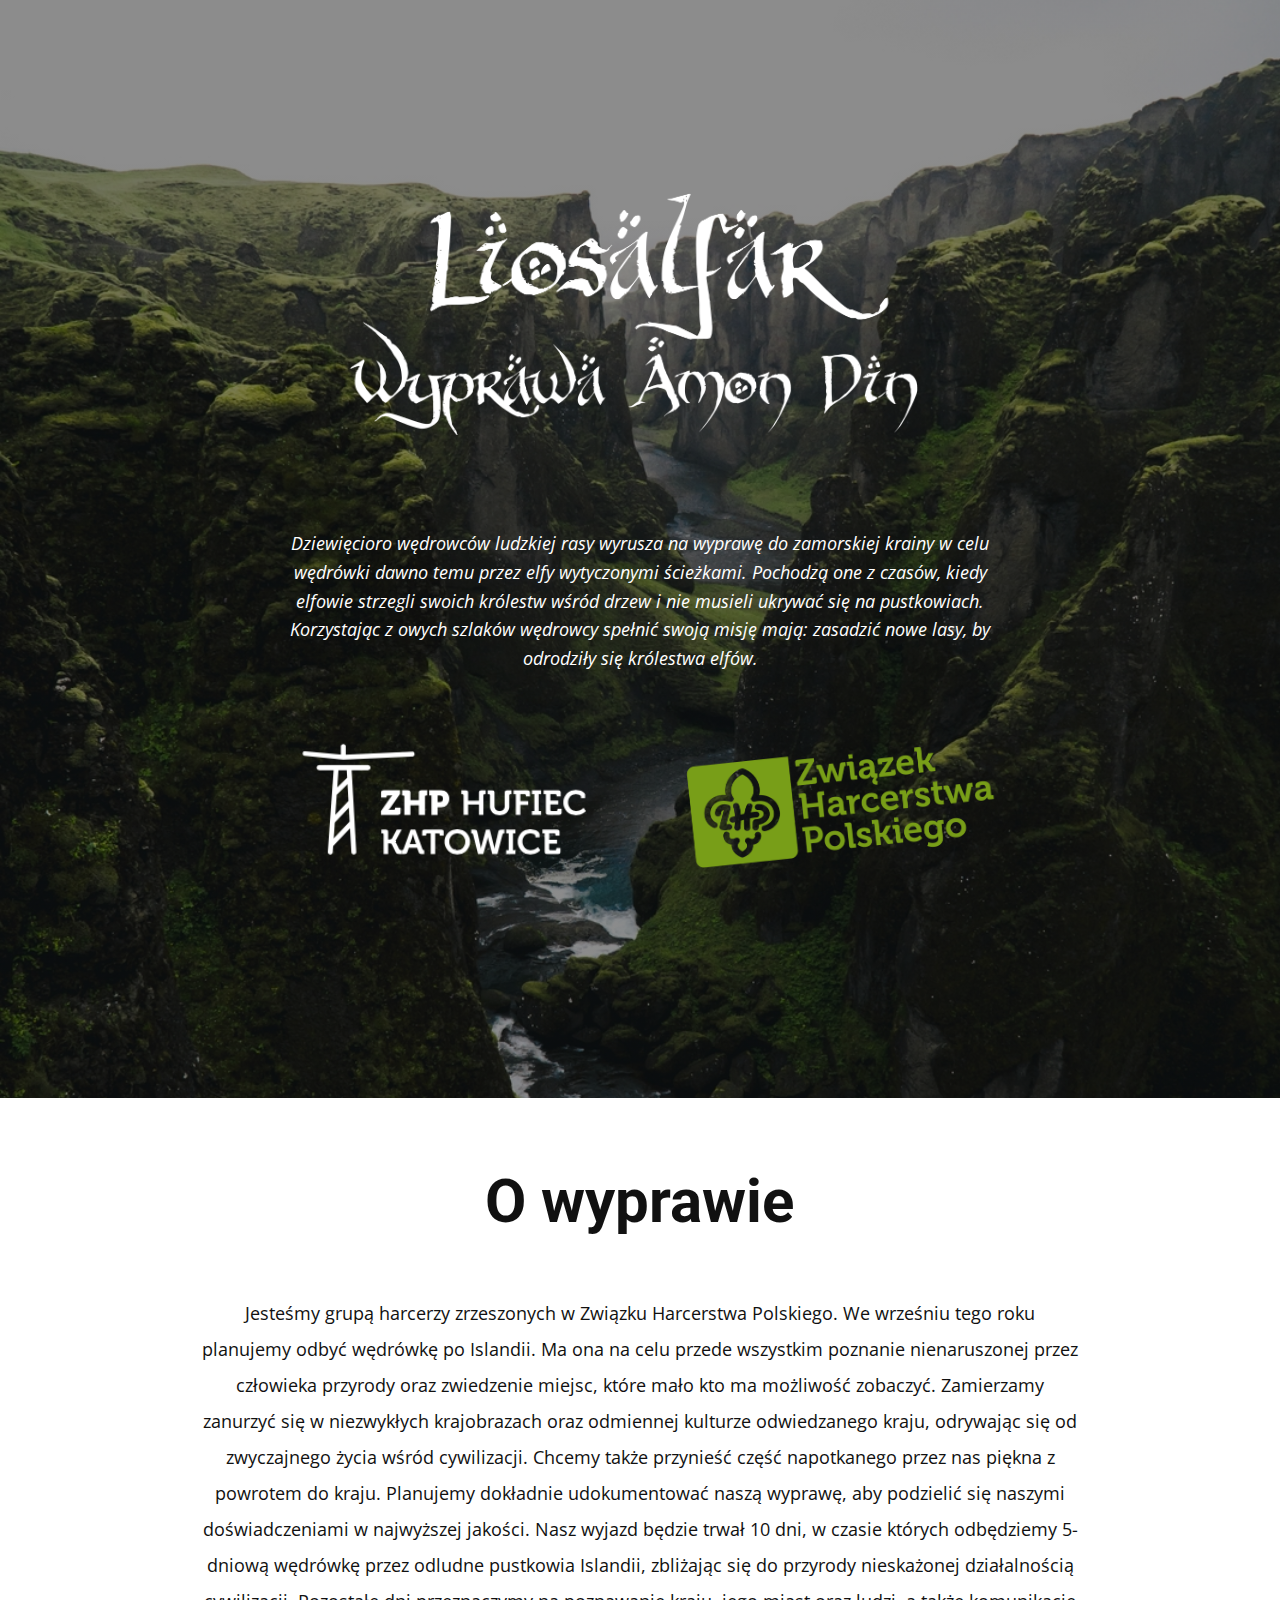
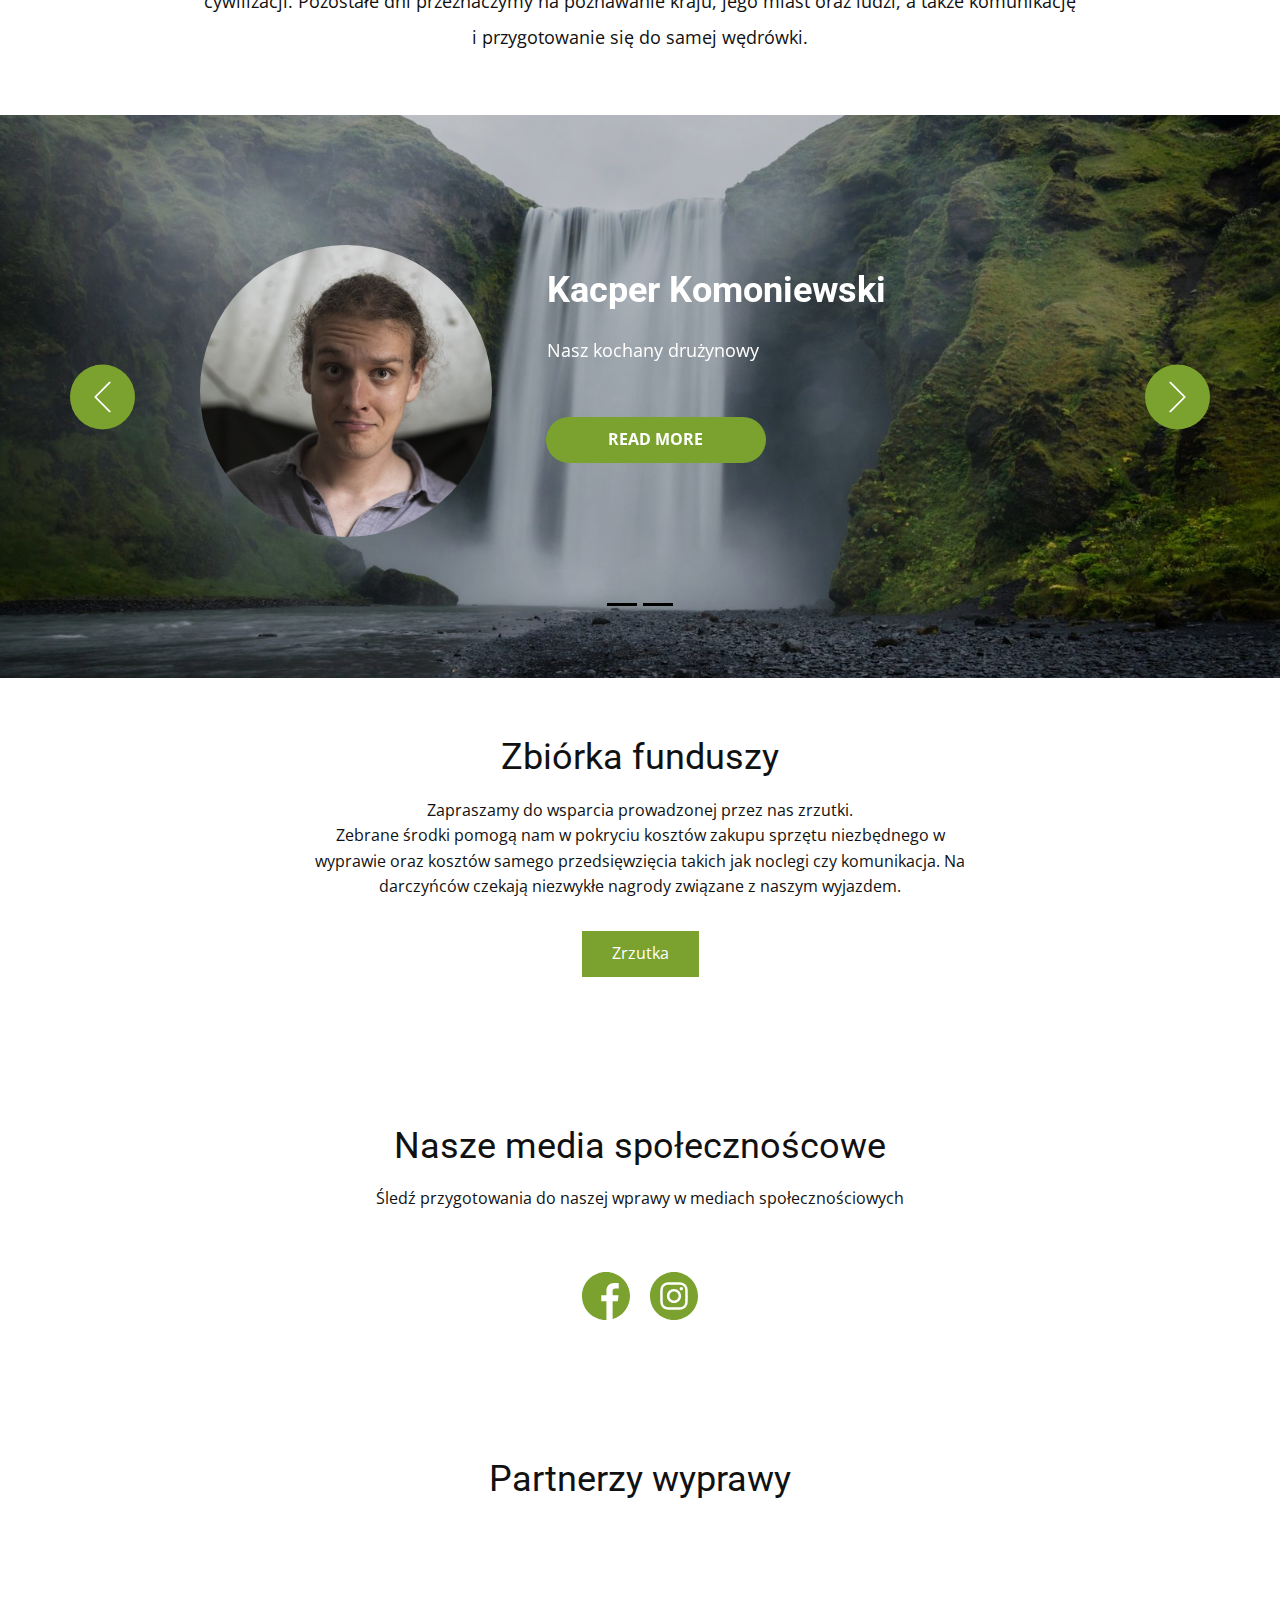
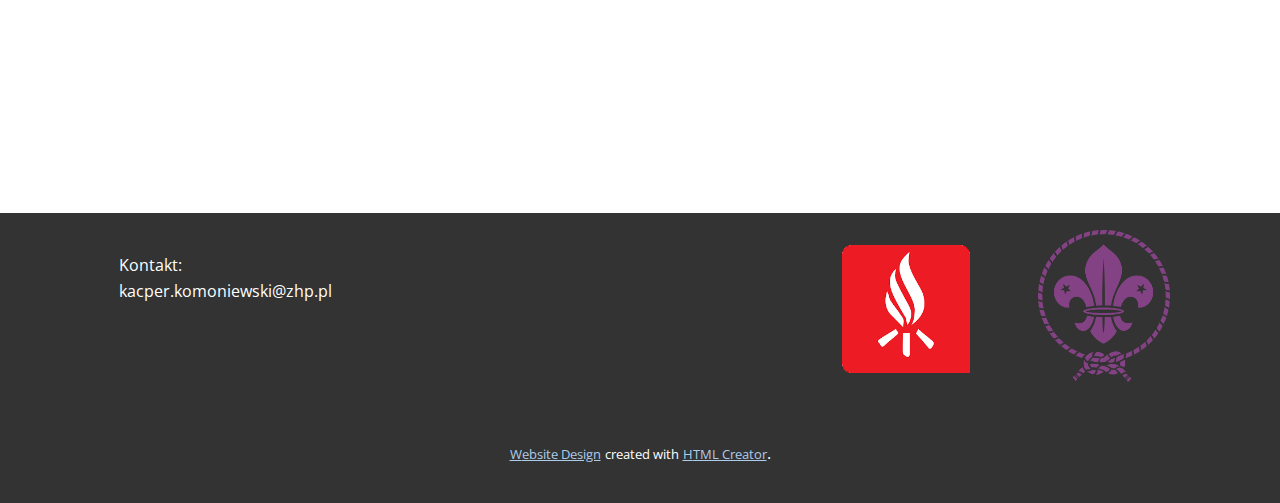
==== index.html @ a35eede7 "Fixing index" ====
<!DOCTYPE html>
<html style="font-size: 16px;">
  <head>
    <meta name="viewport" content="width=device-width, initial-scale=1.0">
    <meta charset="utf-8">
    <meta name="keywords" content="Travel, we provide best guidance, What do You Know About Us, Contact Us">
    <meta name="description" content="">
    <meta name="page_type" content="np-template-header-footer-from-plugin">
    <title>Page 1</title>
    <link rel="stylesheet" href="nicepage.css" media="screen">
<link rel="stylesheet" href="Page-1.css" media="screen">
    <script class="u-script" type="text/javascript" src="jquery.js" defer=""></script>
    <script class="u-script" type="text/javascript" src="nicepage.js" defer=""></script>
    <meta name="generator" content="Nicepage 4.6.5, nicepage.com">
    <link id="u-theme-google-font" rel="stylesheet" href="https://fonts.googleapis.com/css?family=Roboto:100,100i,300,300i,400,400i,500,500i,700,700i,900,900i|Open+Sans:300,300i,400,400i,500,500i,600,600i,700,700i,800,800i">
    
    
    
    
    
    
    
    <script type="application/ld+json">{
		"@context": "http://schema.org",
		"@type": "Organization",
		"name": ""
}</script>
    <meta name="theme-color" content="#478ac9">
    <meta property="og:title" content="Page 1">
    <meta property="og:type" content="website">
  </head>
  <body class="u-body u-overlap u-overlap-contrast u-xl-mode"><header class="u-clearfix u-header u-header" id="sec-1c07"><div class="u-clearfix u-sheet u-sheet-1"></div></header>
    <section class="u-align-center u-clearfix u-image u-shading u-section-1" id="carousel_e1de" data-image-width="4000" data-image-height="6000">
      <div class="u-clearfix u-sheet u-sheet-1">
        <img class="u-image u-image-default u-image-1" src="images/logo-hufca-svg.png" alt="" data-image-width="274" data-image-height="135">
        <img class="u-image u-image-default u-image-2" src="images/islandia-crop.png" alt="" data-image-width="2784" data-image-height="1968">
        <p class="u-text u-text-body-alt-color u-text-1"> Dziewięcioro wędrowców ludzkiej rasy wyrusza na wyprawę do zamorskiej krainy w celu wędrówki ​dawno temu przez elfy wytyczonymi ścieżkami. Pochodzą one z czasów, kiedy elfowie strzegli swoich królestw wśród drzew i nie musieli ukrywać się na pustkowiach. Korzystając z owych szlaków wędrowcy spełnić swoją misję mają: zasadzić nowe lasy, by odrodziły się królestwa elfów.</p>
        <div class="u-clearfix u-gutter-28 u-layout-wrap u-layout-wrap-1">
          <div class="u-layout">
            <div class="u-layout-row">
              <div class="u-align-left u-container-style u-layout-cell u-left-cell u-similar-fill u-size-30 u-layout-cell-1">
                <div class="u-container-layout u-padding-6 u-valign-middle u-container-layout-1">
                  <img class="u-image u-image-default u-image-3" src="images/logo-hufca-svg-white.png" alt="" data-image-width="274" data-image-height="135">
                </div>
              </div>
              <div class="u-align-left u-container-style u-layout-cell u-right-cell u-similar-fill u-size-30 u-layout-cell-2">
                <div class="u-container-layout u-padding-6 u-container-layout-2">
                  <img class="u-image u-image-default u-image-4" src="images/zhp-logo1.png" alt="" data-image-width="1763" data-image-height="676">
                </div>
              </div>
            </div>
          </div>
        </div>
      </div>
    </section>
    <section class="u-clearfix u-section-2" id="sec-22a7">
      <div class="u-clearfix u-sheet u-sheet-1">
        <h2 class="u-text u-text-1">O wyprawie</h2>
        <p class="u-align-center u-text u-text-2"> Jesteśmy grupą harcerzy zrzeszonych w Związku Harcerstwa Polskiego. We wrześniu tego roku planujemy odbyć wędrówkę po Islandii. Ma ona na celu przede wszystkim poznanie nienaruszonej przez człowieka przyrody oraz zwiedzenie miejsc, które mało kto ma możliwość zobaczyć. Zamierzamy zanurzyć się w niezwykłych krajobrazach oraz odmiennej kulturze odwiedzanego kraju, odrywając się od zwyczajnego życia wśród cywilizacji. Chcemy także przynieść część napotkanego przez nas piękna z powrotem do kraju. Planujemy dokładnie udokumentować naszą wyprawę, aby podzielić się naszymi doświadczeniami w najwyższej jakości.&nbsp;Nasz wyjazd będzie trwał 10 dni, w czasie których odbędziemy 5-dniową wędrówkę przez odludne pustkowia Islandii, zbliżając się do przyrody nieskażonej działalnością cywilizacji. Pozostałe dni przeznaczymy na poznawanie kraju, jego miast oraz ludzi, a także komunikację i przygotowanie się do samej wędrówki.</p>
      </div>
    </section>
    <section class="u-clearfix u-image u-shading u-section-3" id="carousel_fec6" data-image-width="1600" data-image-height="1060">
      <div class="u-clearfix u-sheet u-valign-middle-sm u-valign-middle-xs u-sheet-1">
        <div id="carousel-1a4b" data-interval="5000" data-u-ride="carousel" class="u-carousel u-expanded-width u-slider u-slider-1">
          <ol class="u-absolute-hcenter u-carousel-indicators u-carousel-indicators-1">
            <li data-u-target="#carousel-1a4b" class="u-active u-black" data-u-slide-to="0"></li>
            <li data-u-target="#carousel-1a4b" class="u-black" data-u-slide-to="1"></li>
          </ol>
          <div class="u-carousel-inner" role="listbox">
            <div class="u-active u-align-center-sm u-align-center-xs u-carousel-item u-container-style u-slide">
              <div class="u-container-layout u-valign-middle-lg u-valign-middle-sm u-valign-middle-xs u-container-layout-1">
                <div alt="" class="u-image u-image-circle u-image-1" data-image-width="1912" data-image-height="2876"></div>
                <h3 class="u-text u-text-1"><b>Kacper Komoniewski</b>
                </h3>
                <p class="u-text u-text-2">Nasz kochany drużynowy</p>
                <a href="https://nicepage.com/k/university-website-templates" class="u-btn u-btn-round u-button-style u-palette-3-base u-radius-30 u-btn-1">read more</a>
              </div>
            </div>
            <div class="u-align-center-sm u-align-center-xs u-carousel-item u-container-style u-slide">
              <div class="u-container-layout u-valign-middle-sm u-valign-middle-xs u-container-layout-2">
                <div alt="" class="u-image u-image-circle u-image-2" data-image-width="1904" data-image-height="2866"></div>
                <h3 class="u-text u-text-3"><b>Bartosz Bialik</b>
                </h3>
                <p class="u-text u-text-4">Poeta, filozof, filantrop.</p>
                <a href="https://nicepage.com/website-builder" class="u-btn u-btn-round u-button-style u-palette-3-base u-radius-30 u-btn-2">read more</a>
              </div>
            </div>
          </div>
          <a class="u-absolute-vcenter u-carousel-control u-carousel-control-prev u-icon-circle u-palette-3-base u-spacing-17 u-text-body-alt-color u-carousel-control-1" href="#carousel-1a4b" role="button" data-u-slide="prev">
            <span aria-hidden="true">
              <svg viewBox="0 0 477.175 477.175"><path d="M145.188,238.575l215.5-215.5c5.3-5.3,5.3-13.8,0-19.1s-13.8-5.3-19.1,0l-225.1,225.1c-5.3,5.3-5.3,13.8,0,19.1l225.1,225
                    c2.6,2.6,6.1,4,9.5,4s6.9-1.3,9.5-4c5.3-5.3,5.3-13.8,0-19.1L145.188,238.575z"></path></svg>
            </span>
            <span class="sr-only">Previous</span>
          </a>
          <a class="u-absolute-vcenter u-carousel-control u-carousel-control-next u-icon-circle u-palette-3-base u-spacing-17 u-text-body-alt-color u-carousel-control-2" href="#carousel-1a4b" role="button" data-u-slide="next">
            <span aria-hidden="true">
              <svg viewBox="0 0 477.175 477.175"><path d="M360.731,229.075l-225.1-225.1c-5.3-5.3-13.8-5.3-19.1,0s-5.3,13.8,0,19.1l215.5,215.5l-215.5,215.5
                    c-5.3,5.3-5.3,13.8,0,19.1c2.6,2.6,6.1,4,9.5,4c3.4,0,6.9-1.3,9.5-4l225.1-225.1C365.931,242.875,365.931,234.275,360.731,229.075z"></path></svg>
            </span>
            <span class="sr-only">Next</span>
          </a>
        </div>
      </div>
    </section>
    <section class="u-align-center u-clearfix u-section-4" id="sec-7687">
      <div class="u-align-center u-clearfix u-sheet u-valign-middle u-sheet-1">
        <h2 class="u-text u-text-default u-text-1">Zbiórka funduszy</h2>
        <p class="u-text u-text-2">Zapraszamy do wsparcia prowadzonej przez nas zrzutki.<br> Zebrane środki pomogą nam w pokryciu kosztów zakupu sprzętu niezbędnego w wyprawie oraz kosztów samego przedsięwzięcia takich jak noclegi czy komunikacja. Na darczyńców czekają niezwykłe nagrody związane z naszym wyjazdem.
        </p>
        <a href="https://zrzutka.pl/gacvhc" class="u-border-none u-btn u-button-style u-palette-3-base u-btn-1">Zrzutka</a>
      </div>
    </section>
    <section class="u-clearfix u-section-5" id="sec-0a39">
      <div class="u-clearfix u-sheet u-valign-middle u-sheet-1">
        <div class="u-clearfix u-expanded-width u-layout-wrap u-layout-wrap-1">
          <div class="u-gutter-0 u-layout">
            <div class="u-layout-col">
              <div class="u-align-center u-container-style u-layout-cell u-left-cell u-size-30 u-layout-cell-1">
                <div class="u-container-layout u-valign-top u-container-layout-1">
                  <h2 class="u-text u-text-default u-text-1">Nasze media społecznoścowe</h2>
                  <p class="u-text u-text-2">Śledź przygotowania do naszej wprawy w mediach społecznościowych</p>
                </div>
              </div>
              <div class="u-align-left-sm u-align-left-xs u-align-right-lg u-align-right-md u-align-right-xl u-container-style u-layout-cell u-right-cell u-size-30 u-layout-cell-2">
                <div class="u-container-layout u-valign-middle u-container-layout-2">
                  <div class="u-social-icons u-spacing-20 u-social-icons-1">
                    <a class="u-social-url" title="facebook" target="_blank" href="https://www.facebook.com/42amondin"><span class="u-icon u-social-facebook u-social-icon u-text-palette-3-base u-icon-1"><svg class="u-svg-link" preserveAspectRatio="xMidYMin slice" viewBox="0 0 512 512" style=""><use xmlns:xlink="http://www.w3.org/1999/xlink" xlink:href="#svg-5e9f"></use></svg><svg class="u-svg-content" viewBox="0 0 512 512" id="svg-5e9f"><path d="m512 256c0-141.4-114.6-256-256-256s-256 114.6-256 256 114.6 256 256 256c1.5 0 3 0 4.5-.1v-199.2h-55v-64.1h55v-47.2c0-54.7 33.4-84.5 82.2-84.5 23.4 0 43.5 1.7 49.3 2.5v57.2h-33.6c-26.5 0-31.7 12.6-31.7 31.1v40.8h63.5l-8.3 64.1h-55.2v189.5c107-30.7 185.3-129.2 185.3-246.1z"></path></svg></span>
                    </a>
                    <a class="u-social-url" title="instagram" target="_blank" href="https://www.instagram.com/amon_din_42/?hl=pl"><span class="u-icon u-social-icon u-social-instagram u-text-palette-3-base u-icon-2"><svg class="u-svg-link" preserveAspectRatio="xMidYMin slice" viewBox="0 0 512 512" style=""><use xmlns:xlink="http://www.w3.org/1999/xlink" xlink:href="#svg-ddc9"></use></svg><svg class="u-svg-content" viewBox="0 0 512 512" id="svg-ddc9"><path d="m305 256c0 27.0625-21.9375 49-49 49s-49-21.9375-49-49 21.9375-49 49-49 49 21.9375 49 49zm0 0"></path><path d="m370.59375 169.304688c-2.355469-6.382813-6.113281-12.160157-10.996094-16.902344-4.742187-4.882813-10.515625-8.640625-16.902344-10.996094-5.179687-2.011719-12.960937-4.40625-27.292968-5.058594-15.503906-.707031-20.152344-.859375-59.402344-.859375-39.253906 0-43.902344.148438-59.402344.855469-14.332031.65625-22.117187 3.050781-27.292968 5.0625-6.386719 2.355469-12.164063 6.113281-16.902344 10.996094-4.882813 4.742187-8.640625 10.515625-11 16.902344-2.011719 5.179687-4.40625 12.964843-5.058594 27.296874-.707031 15.5-.859375 20.148438-.859375 59.402344 0 39.25.152344 43.898438.859375 59.402344.652344 14.332031 3.046875 22.113281 5.058594 27.292969 2.359375 6.386719 6.113281 12.160156 10.996094 16.902343 4.742187 4.882813 10.515624 8.640626 16.902343 10.996094 5.179688 2.015625 12.964844 4.410156 27.296875 5.0625 15.5.707032 20.144532.855469 59.398438.855469 39.257812 0 43.90625-.148437 59.402344-.855469 14.332031-.652344 22.117187-3.046875 27.296874-5.0625 12.820313-4.945312 22.953126-15.078125 27.898438-27.898437 2.011719-5.179688 4.40625-12.960938 5.0625-27.292969.707031-15.503906.855469-20.152344.855469-59.402344 0-39.253906-.148438-43.902344-.855469-59.402344-.652344-14.332031-3.046875-22.117187-5.0625-27.296874zm-114.59375 162.179687c-41.691406 0-75.488281-33.792969-75.488281-75.484375s33.796875-75.484375 75.488281-75.484375c41.6875 0 75.484375 33.792969 75.484375 75.484375s-33.796875 75.484375-75.484375 75.484375zm78.46875-136.3125c-9.742188 0-17.640625-7.898437-17.640625-17.640625s7.898437-17.640625 17.640625-17.640625 17.640625 7.898437 17.640625 17.640625c-.003906 9.742188-7.898437 17.640625-17.640625 17.640625zm0 0"></path><path d="m256 0c-141.363281 0-256 114.636719-256 256s114.636719 256 256 256 256-114.636719 256-256-114.636719-256-256-256zm146.113281 316.605469c-.710937 15.648437-3.199219 26.332031-6.832031 35.683593-7.636719 19.746094-23.246094 35.355469-42.992188 42.992188-9.347656 3.632812-20.035156 6.117188-35.679687 6.832031-15.675781.714844-20.683594.886719-60.605469.886719-39.925781 0-44.929687-.171875-60.609375-.886719-15.644531-.714843-26.332031-3.199219-35.679687-6.832031-9.8125-3.691406-18.695313-9.476562-26.039063-16.957031-7.476562-7.339844-13.261719-16.226563-16.953125-26.035157-3.632812-9.347656-6.121094-20.035156-6.832031-35.679687-.722656-15.679687-.890625-20.6875-.890625-60.609375s.167969-44.929688.886719-60.605469c.710937-15.648437 3.195312-26.332031 6.828125-35.683593 3.691406-9.808594 9.480468-18.695313 16.960937-26.035157 7.339844-7.480469 16.226563-13.265625 26.035157-16.957031 9.351562-3.632812 20.035156-6.117188 35.683593-6.832031 15.675781-.714844 20.683594-.886719 60.605469-.886719s44.929688.171875 60.605469.890625c15.648437.710937 26.332031 3.195313 35.683593 6.824219 9.808594 3.691406 18.695313 9.480468 26.039063 16.960937 7.476563 7.34375 13.265625 16.226563 16.953125 26.035157 3.636719 9.351562 6.121094 20.035156 6.835938 35.683593.714843 15.675781.882812 20.683594.882812 60.605469s-.167969 44.929688-.886719 60.605469zm0 0"></path></svg></span>
                    </a>
                  </div>
                </div>
              </div>
            </div>
          </div>
        </div>
      </div>
    </section>
    <section class="u-align-center u-clearfix u-section-6" id="sec-e230">
      <div class="u-clearfix u-sheet u-sheet-1">
        <h2 class="u-text u-text-default u-text-1">Partnerzy wyprawy</h2>
        <div class="u-expanded-width u-list u-list-1">
          <div class="u-repeater u-repeater-1">
            <div class="u-align-left u-container-style u-list-item u-repeater-item">
              <div class="u-container-layout u-similar-container u-container-layout-1"></div>
            </div>
            <div class="u-container-style u-list-item u-repeater-item">
              <div class="u-container-layout u-similar-container u-container-layout-2"></div>
            </div>
            <div class="u-container-style u-list-item u-repeater-item">
              <div class="u-container-layout u-similar-container u-container-layout-3"></div>
            </div>
            <div class="u-container-style u-list-item u-repeater-item">
              <div class="u-container-layout u-similar-container u-container-layout-4"></div>
            </div>
          </div>
        </div>
      </div>
    </section>
    
    
    <footer class="u-align-center u-clearfix u-footer u-grey-80 u-footer" id="sec-2b4b"><div class="u-clearfix u-sheet u-sheet-1">
        <img class="u-image u-image-default u-image-1" src="images/wosm-logo.png" alt="" data-image-width="2080" data-image-height="2399">
        <img class="u-image u-image-default u-preserve-proportions u-image-2" src="images/w_trasparent.png" alt="" data-image-width="225" data-image-height="225">
        <p class="u-align-left u-small-text u-text u-text-variant u-text-1">Kontakt:<br>kacper.komoniewski@zhp.pl
        </p>
      </div></footer>
    <section class="u-backlink u-clearfix u-grey-80">
      <a class="u-link" href="https://nicepage.com/website-design" target="_blank">
        <span>Website Design</span>
      </a>
      <p class="u-text">
        <span>created with</span>
      </p>
      <a class="u-link" href="https://nicepage.com/html-website-builder" target="_blank">
        <span>HTML Creator</span>
      </a>. 
    </section>
  </body>
</html>
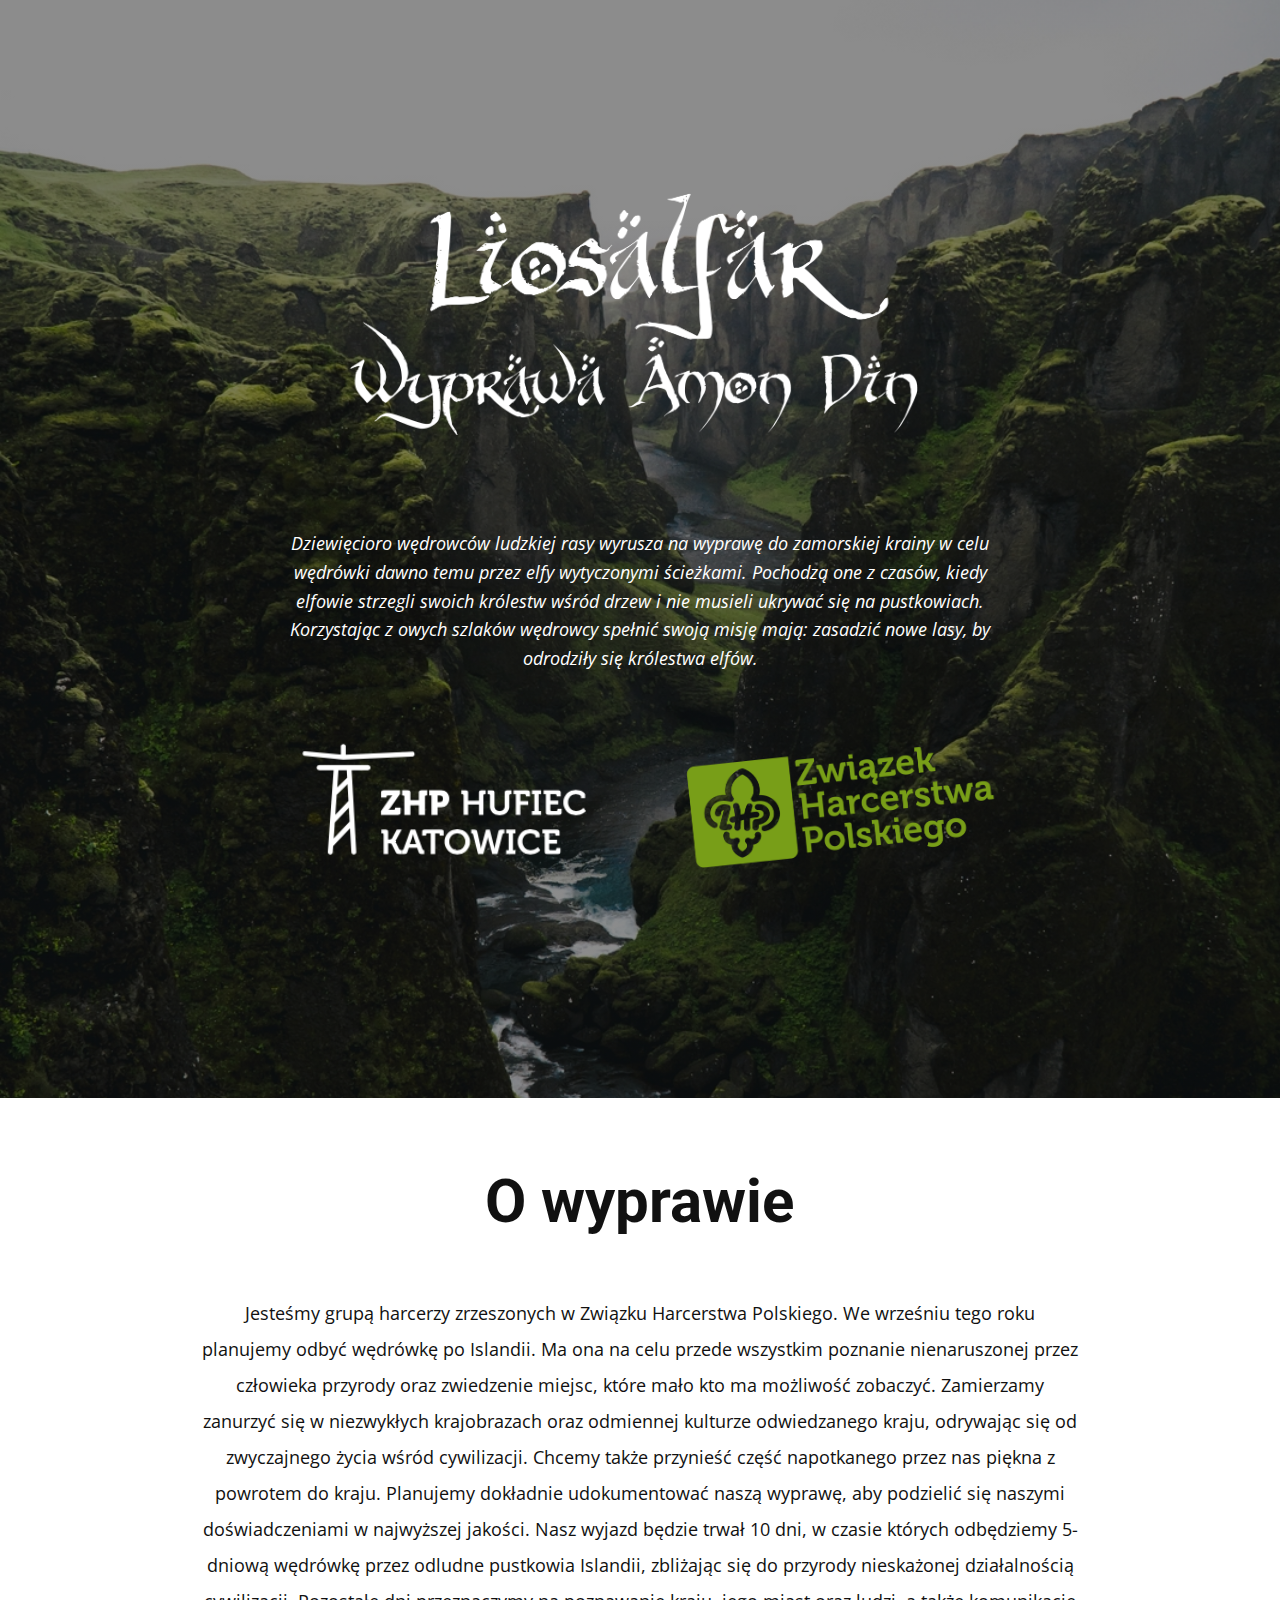
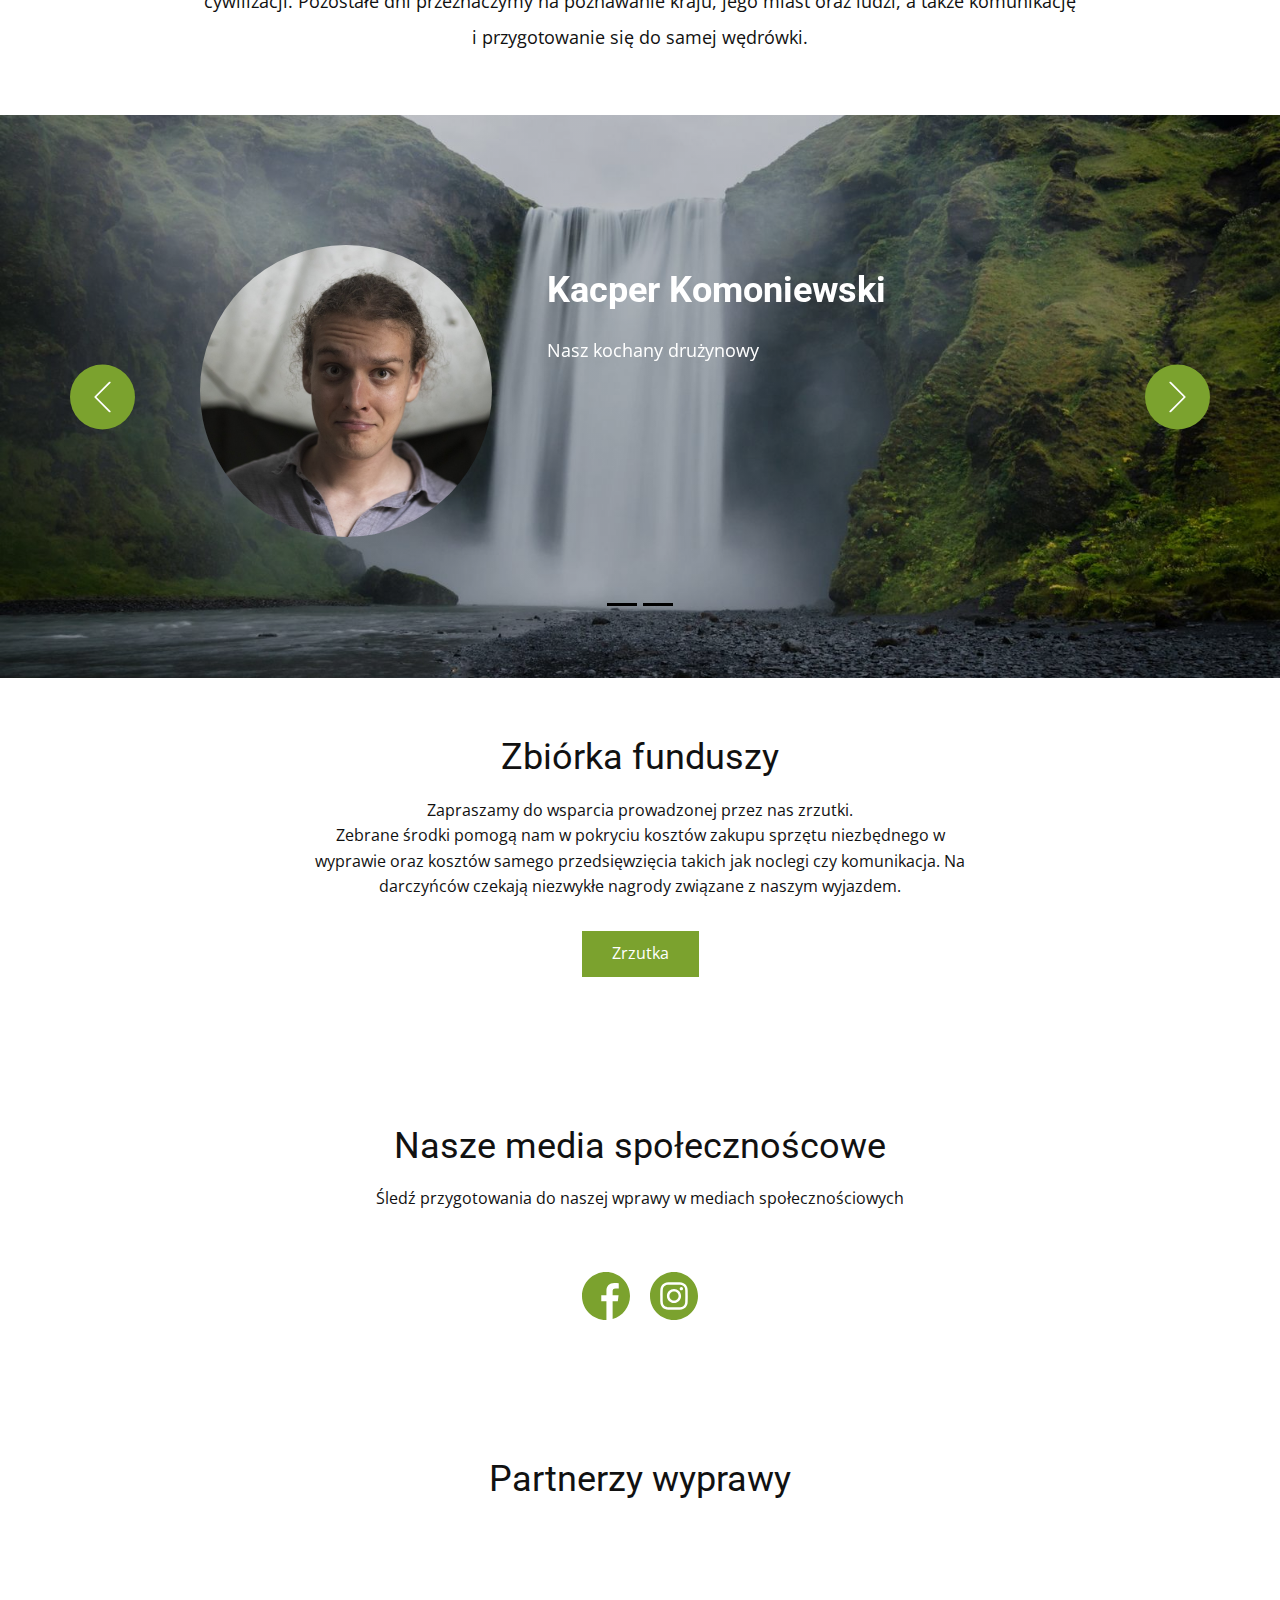
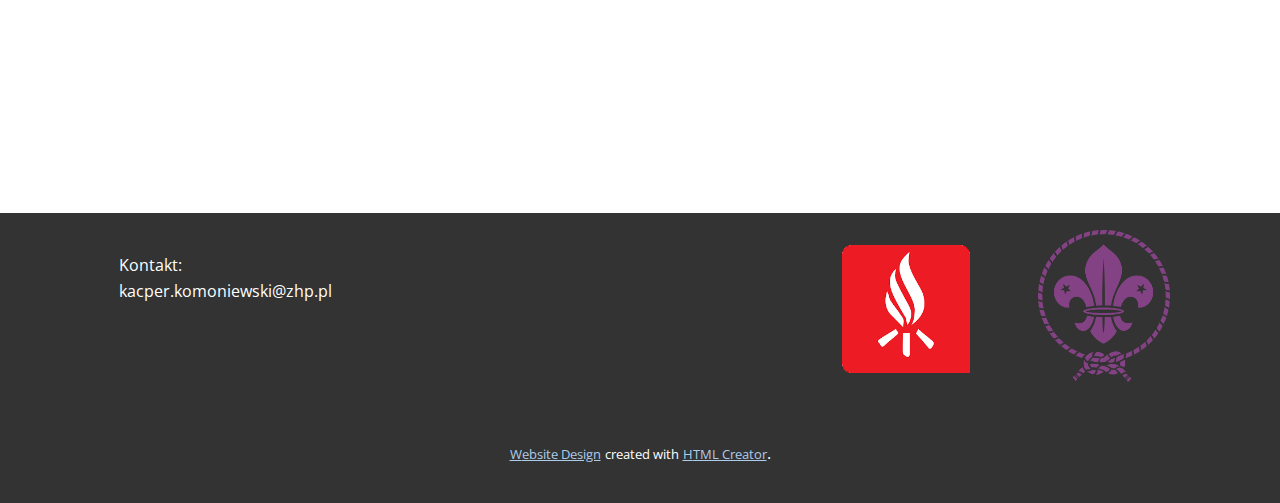
==== commit 6880fb03: "Hidden people buttons" ====
--- a/index.html
+++ b/index.html
@@ -6,7 +6,7 @@
     <meta name="keywords" content="Travel, we provide best guidance, What do You Know About Us, Contact Us">
     <meta name="description" content="">
     <meta name="page_type" content="np-template-header-footer-from-plugin">
-    <title>Page 1</title>
+    <title>Liosalfar</title>
     <link rel="stylesheet" href="nicepage.css" media="screen">
 <link rel="stylesheet" href="Page-1.css" media="screen">
     <script class="u-script" type="text/javascript" src="jquery.js" defer=""></script>
@@ -26,7 +26,7 @@
 		"name": ""
 }</script>
     <meta name="theme-color" content="#478ac9">
-    <meta property="og:title" content="Page 1">
+    <meta property="og:title" content="Liosalfar">
     <meta property="og:type" content="website">
   </head>
   <body class="u-body u-overlap u-overlap-contrast u-xl-mode"><header class="u-clearfix u-header u-header" id="sec-1c07"><div class="u-clearfix u-sheet u-sheet-1"></div></header>
@@ -73,7 +73,7 @@
                 <h3 class="u-text u-text-1"><b>Kacper Komoniewski</b>
                 </h3>
                 <p class="u-text u-text-2">Nasz kochany drużynowy</p>
-                <a href="https://nicepage.com/k/university-website-templates" class="u-btn u-btn-round u-button-style u-palette-3-base u-radius-30 u-btn-1">read more</a>
+                <!-- <a href="https://nicepage.com/k/university-website-templates" class="u-btn u-btn-round u-button-style u-palette-3-base u-radius-30 u-btn-1">read more</a> -->
               </div>
             </div>
             <div class="u-align-center-sm u-align-center-xs u-carousel-item u-container-style u-slide">
@@ -82,7 +82,7 @@
                 <h3 class="u-text u-text-3"><b>Bartosz Bialik</b>
                 </h3>
                 <p class="u-text u-text-4">Poeta, filozof, filantrop.</p>
-                <a href="https://nicepage.com/website-builder" class="u-btn u-btn-round u-button-style u-palette-3-base u-radius-30 u-btn-2">read more</a>
+                <!-- <a href="https://nicepage.com/website-builder" class="u-btn u-btn-round u-button-style u-palette-3-base u-radius-30 u-btn-2">read more</a> -->
               </div>
             </div>
           </div>
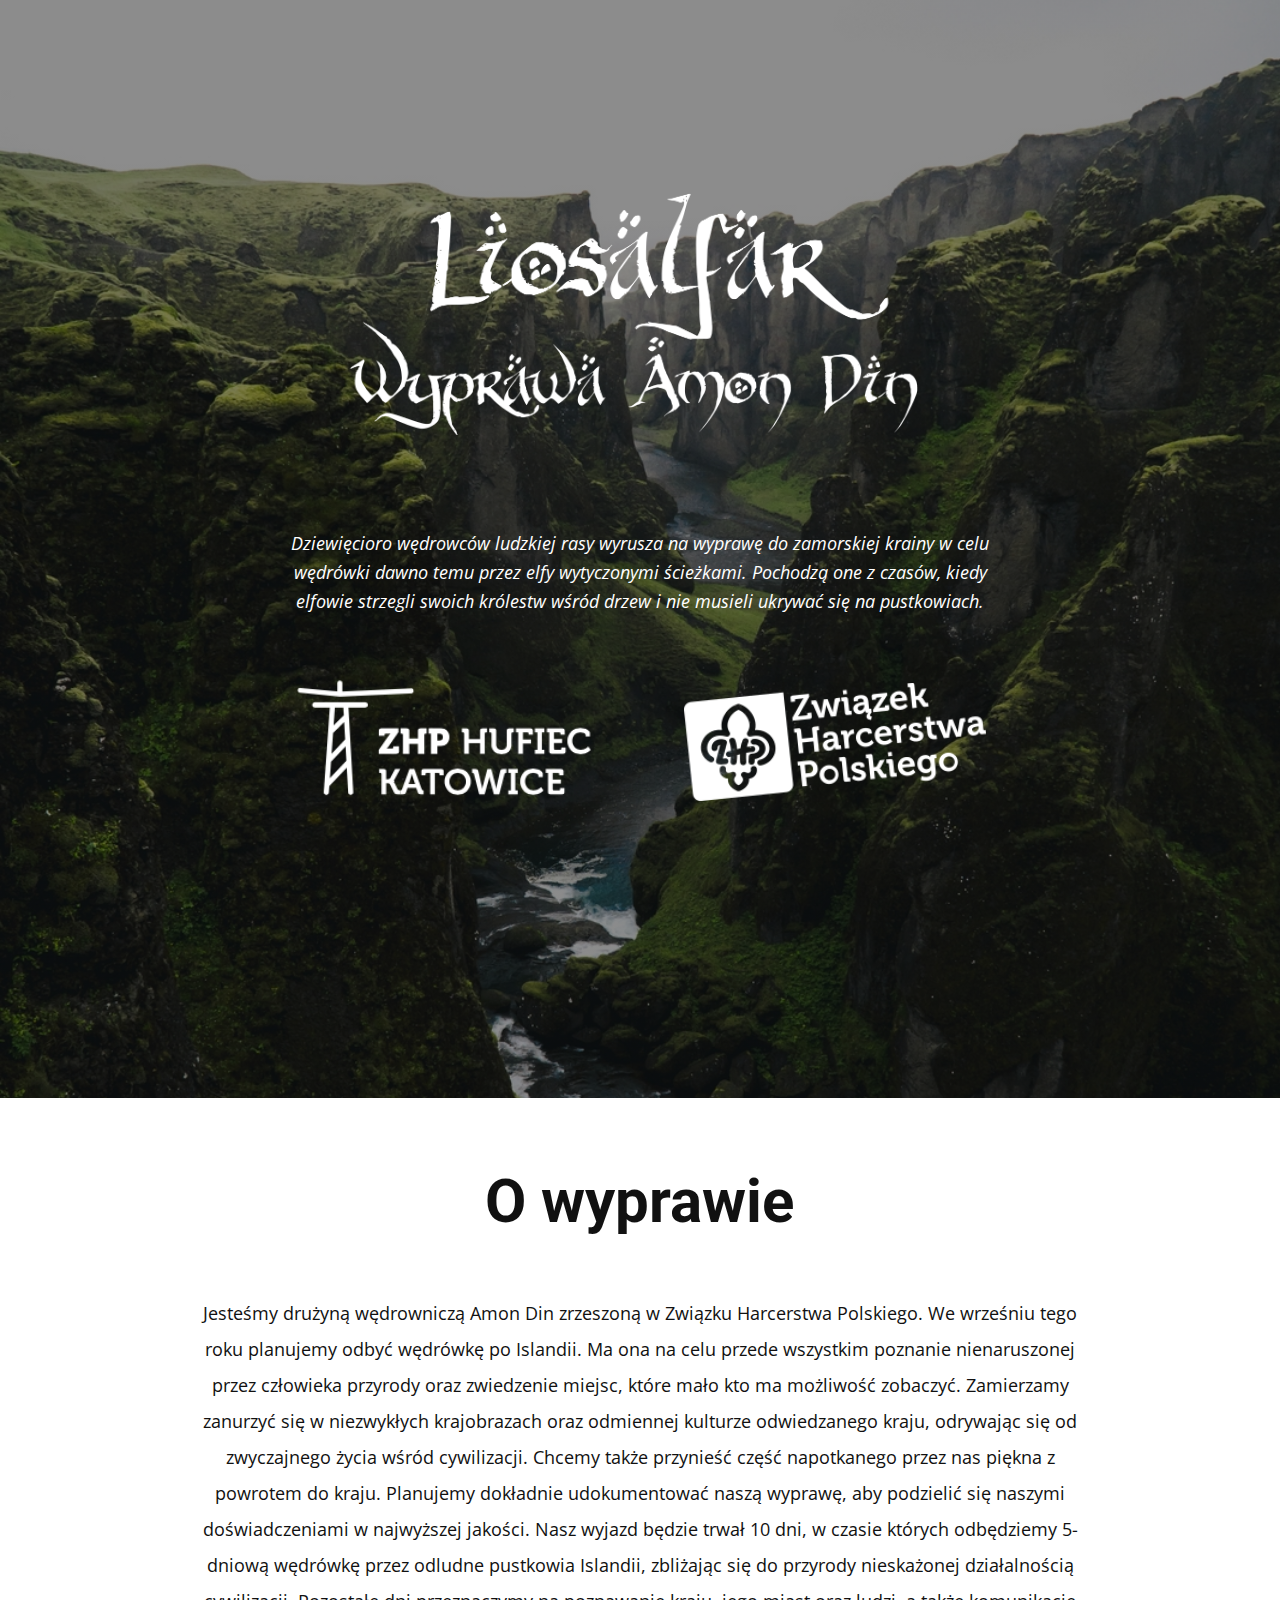
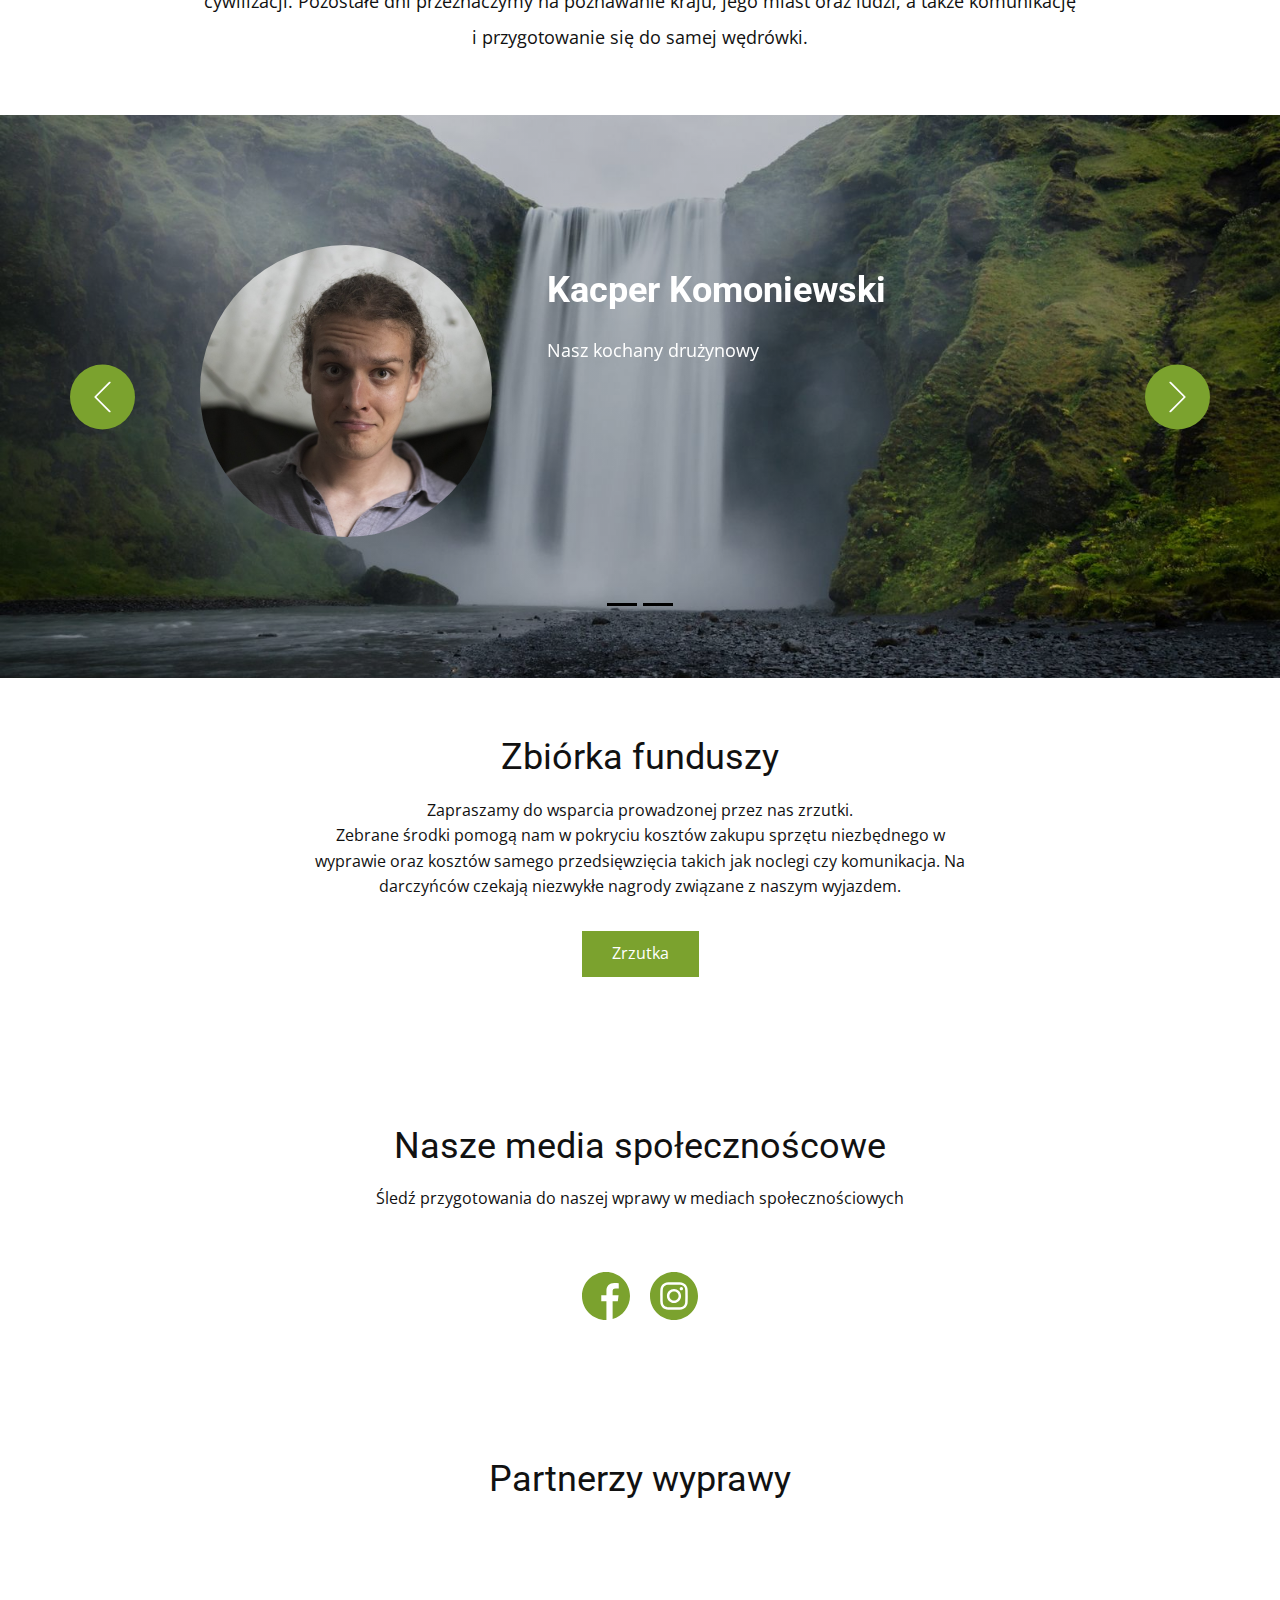
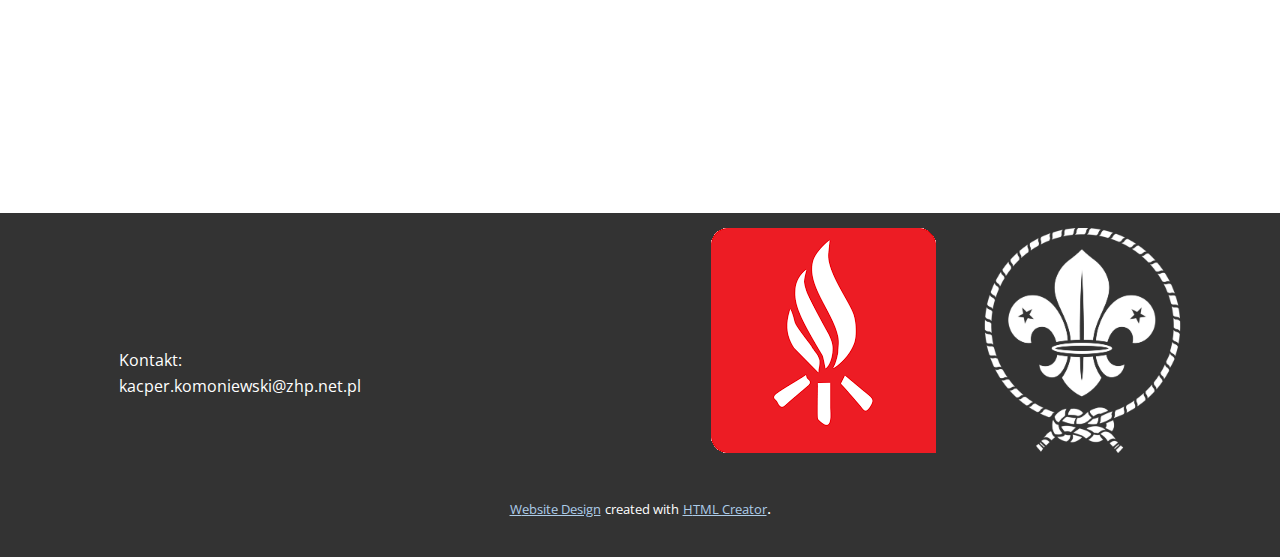
==== commit 80d8d7d9: "Changed colours of logos. Text fixes." ====
--- a/index.html
+++ b/index.html
@@ -34,18 +34,18 @@
       <div class="u-clearfix u-sheet u-sheet-1">
         <img class="u-image u-image-default u-image-1" src="images/logo-hufca-svg.png" alt="" data-image-width="274" data-image-height="135">
         <img class="u-image u-image-default u-image-2" src="images/islandia-crop.png" alt="" data-image-width="2784" data-image-height="1968">
-        <p class="u-text u-text-body-alt-color u-text-1"> Dziewięcioro wędrowców ludzkiej rasy wyrusza na wyprawę do zamorskiej krainy w celu wędrówki ​dawno temu przez elfy wytyczonymi ścieżkami. Pochodzą one z czasów, kiedy elfowie strzegli swoich królestw wśród drzew i nie musieli ukrywać się na pustkowiach. Korzystając z owych szlaków wędrowcy spełnić swoją misję mają: zasadzić nowe lasy, by odrodziły się królestwa elfów.</p>
+        <p class="u-text u-text-body-alt-color u-text-1"> Dziewięcioro wędrowców ludzkiej rasy wyrusza na wyprawę do zamorskiej krainy w celu wędrówki ​dawno temu przez elfy wytyczonymi ścieżkami. Pochodzą one z czasów, kiedy elfowie strzegli swoich królestw wśród drzew i nie musieli ukrywać się na pustkowiach. </p>
         <div class="u-clearfix u-gutter-28 u-layout-wrap u-layout-wrap-1">
           <div class="u-layout">
             <div class="u-layout-row">
               <div class="u-align-left u-container-style u-layout-cell u-left-cell u-similar-fill u-size-30 u-layout-cell-1">
                 <div class="u-container-layout u-padding-6 u-valign-middle u-container-layout-1">
-                  <img class="u-image u-image-default u-image-3" src="images/logo-hufca-svg-white.png" alt="" data-image-width="274" data-image-height="135">
+                  <img class="u-image" src="images/logo-hufca-svg-white.png" alt="" data-image-width="274" data-image-height="135">
                 </div>
               </div>
-              <div class="u-align-left u-container-style u-layout-cell u-right-cell u-similar-fill u-size-30 u-layout-cell-2">
-                <div class="u-container-layout u-padding-6 u-container-layout-2">
-                  <img class="u-image u-image-default u-image-4" src="images/zhp-logo1.png" alt="" data-image-width="1763" data-image-height="676">
+              <div class="u-align-left u-container-style u-layout-cell u-right-cell u-similar-fill u-size-30 u-layout-cell-1">
+                <div class="u-container-layout u-padding-6 u-valign-middle u-container-layout-1">
+                  <img class="u-image" src="images/zhp-logo1.png" alt="" data-image-width="181" data-image-height="110">
                 </div>
               </div>
             </div>
@@ -56,7 +56,7 @@
     <section class="u-clearfix u-section-2" id="sec-22a7">
       <div class="u-clearfix u-sheet u-sheet-1">
         <h2 class="u-text u-text-1">O wyprawie</h2>
-        <p class="u-align-center u-text u-text-2"> Jesteśmy grupą harcerzy zrzeszonych w Związku Harcerstwa Polskiego. We wrześniu tego roku planujemy odbyć wędrówkę po Islandii. Ma ona na celu przede wszystkim poznanie nienaruszonej przez człowieka przyrody oraz zwiedzenie miejsc, które mało kto ma możliwość zobaczyć. Zamierzamy zanurzyć się w niezwykłych krajobrazach oraz odmiennej kulturze odwiedzanego kraju, odrywając się od zwyczajnego życia wśród cywilizacji. Chcemy także przynieść część napotkanego przez nas piękna z powrotem do kraju. Planujemy dokładnie udokumentować naszą wyprawę, aby podzielić się naszymi doświadczeniami w najwyższej jakości.&nbsp;Nasz wyjazd będzie trwał 10 dni, w czasie których odbędziemy 5-dniową wędrówkę przez odludne pustkowia Islandii, zbliżając się do przyrody nieskażonej działalnością cywilizacji. Pozostałe dni przeznaczymy na poznawanie kraju, jego miast oraz ludzi, a także komunikację i przygotowanie się do samej wędrówki.</p>
+        <p class="u-align-center u-text u-text-2"> Jesteśmy drużyną wędrowniczą Amon Din zrzeszoną w Związku Harcerstwa Polskiego. We wrześniu tego roku planujemy odbyć wędrówkę po Islandii. Ma ona na celu przede wszystkim poznanie nienaruszonej przez człowieka przyrody oraz zwiedzenie miejsc, które mało kto ma możliwość zobaczyć. Zamierzamy zanurzyć się w niezwykłych krajobrazach oraz odmiennej kulturze odwiedzanego kraju, odrywając się od zwyczajnego życia wśród cywilizacji. Chcemy także przynieść część napotkanego przez nas piękna z powrotem do kraju. Planujemy dokładnie udokumentować naszą wyprawę, aby podzielić się naszymi doświadczeniami w najwyższej jakości.&nbsp;Nasz wyjazd będzie trwał 10 dni, w czasie których odbędziemy 5-dniową wędrówkę przez odludne pustkowia Islandii, zbliżając się do przyrody nieskażonej działalnością cywilizacji. Pozostałe dni przeznaczymy na poznawanie kraju, jego miast oraz ludzi, a także komunikację i przygotowanie się do samej wędrówki.</p>
       </div>
     </section>
     <section class="u-clearfix u-image u-shading u-section-3" id="carousel_fec6" data-image-width="1600" data-image-height="1060">
@@ -160,10 +160,10 @@
     </section>
     
     
-    <footer class="u-align-center u-clearfix u-footer u-grey-80 u-footer" id="sec-2b4b"><div class="u-clearfix u-sheet u-sheet-1">
-        <img class="u-image u-image-default u-image-1" src="images/wosm-logo.png" alt="" data-image-width="2080" data-image-height="2399">
-        <img class="u-image u-image-default u-preserve-proportions u-image-2" src="images/w_trasparent.png" alt="" data-image-width="225" data-image-height="225">
-        <p class="u-align-left u-small-text u-text u-text-variant u-text-1">Kontakt:<br>kacper.komoniewski@zhp.pl
+    <footer class="u-align-right u-clearfix u-footer u-grey-80 u-footer" id="sec-2b4b"><div class="u-clearfix u-sheet u-sheet-1">
+        <img class="u-image" style="width: 225px; height: 225px; display: inline; margin: 15px;" src="images/w_trasparent.png" alt="" data-image-width="225" data-image-height="225">
+        <img class="u-image" style="width: 225px; height: 225px; display: inline; margin: 15px;" src="images/wosm-logo.png" alt="" data-image-width="2399" data-image-height="2399">
+        <p class="u-align-left u-small-text u-text u-text-variant u-text-1">Kontakt:<br>kacper.komoniewski@zhp.net.pl
         </p>
       </div></footer>
     <section class="u-backlink u-clearfix u-grey-80">
